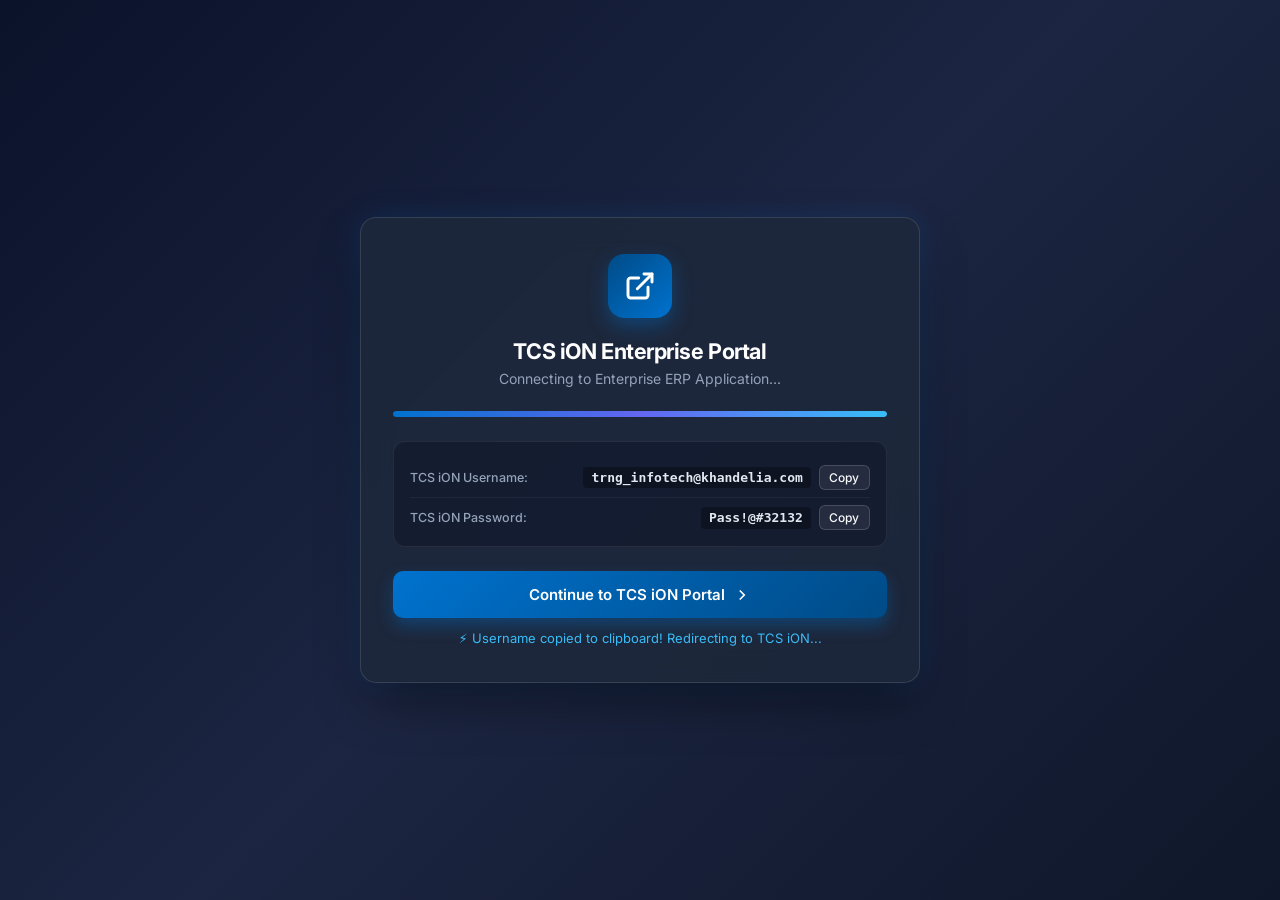
==== frontend/tcsion-bridge.html @ 3aff7e67 "Implement wider Customer Profile 360 panel with clean card hierarchy and dedicated TCS iON Enterpris" ====
<!DOCTYPE html>
<html lang="en">
<head>
    <meta charset="UTF-8">
    <meta name="viewport" content="width=device-width, initial-scale=1.0">
    <title>TCS iON Enterprise Portal — Quick Launch</title>
    <link rel="preconnect" href="https://fonts.googleapis.com">
    <link rel="preconnect" href="https://fonts.gstatic.com" crossorigin>
    <link href="https://fonts.googleapis.com/css2?family=Inter:wght@400;500;600;700;800&display=swap" rel="stylesheet">
    <link rel="stylesheet" href="/static/css/variables.css">
    <style>
        :root {
            --tcs-primary: #004B87;
            --tcs-secondary: #0072CE;
            --tcs-accent: #E31837;
            --tcs-dark: #0A192F;
        }

        * {
            box-sizing: border-box;
            margin: 0;
            padding: 0;
            font-family: 'Inter', system-ui, -apple-system, sans-serif;
        }

        body {
            background: linear-gradient(135deg, #0B132B 0%, #1C2541 50%, #0F172A 100%);
            color: #F8FAFC;
            min-height: 100vh;
            display: flex;
            flex-direction: column;
            align-items: center;
            justify-content: center;
            padding: 1.5rem;
        }

        .bridge-card {
            background: rgba(30, 41, 59, 0.85);
            backdrop-filter: blur(16px);
            border: 1px solid rgba(255, 255, 255, 0.12);
            border-radius: 16px;
            width: 100%;
            max-width: 560px;
            padding: 2.25rem 2rem;
            box-shadow: 0 25px 50px -12px rgba(0, 0, 0, 0.5), 0 0 30px rgba(0, 114, 206, 0.2);
            text-align: center;
            position: relative;
            overflow: hidden;
            animation: slideUp 0.3s cubic-bezier(0.16, 1, 0.3, 1);
        }

        @keyframes slideUp {
            from { opacity: 0; transform: translateY(20px); }
            to { opacity: 1; transform: translateY(0); }
        }

        .bridge-logo {
            display: inline-flex;
            align-items: center;
            justify-content: center;
            background: linear-gradient(135deg, #004B87, #0072CE);
            width: 64px;
            height: 64px;
            border-radius: 16px;
            box-shadow: 0 8px 20px rgba(0, 114, 206, 0.4);
            margin-bottom: 1.25rem;
        }

        .bridge-title {
            font-size: 1.35rem;
            font-weight: 700;
            color: #FFFFFF;
            margin-bottom: 0.35rem;
            letter-spacing: -0.02em;
        }

        .bridge-subtitle {
            font-size: 0.875rem;
            color: #94A3B8;
            margin-bottom: 1.5rem;
        }

        .customer-pill {
            background: rgba(15, 23, 42, 0.8);
            border: 1px solid rgba(255, 255, 255, 0.1);
            border-radius: 10px;
            padding: 0.75rem 1rem;
            display: flex;
            align-items: center;
            justify-content: space-between;
            margin-bottom: 1.5rem;
            text-align: left;
        }

        .customer-label {
            font-size: 0.75rem;
            color: #64748B;
            font-weight: 500;
            text-transform: uppercase;
            letter-spacing: 0.05em;
        }

        .customer-name {
            font-size: 0.9375rem;
            font-weight: 600;
            color: #F1F5F9;
        }

        .customer-code {
            background: rgba(99, 102, 241, 0.2);
            color: #818CF8;
            border: 1px solid rgba(99, 102, 241, 0.4);
            font-weight: 700;
            font-size: 0.75rem;
            padding: 0.2rem 0.5rem;
            border-radius: 6px;
        }

        .progress-bar-container {
            width: 100%;
            height: 6px;
            background: rgba(255, 255, 255, 0.1);
            border-radius: 999px;
            overflow: hidden;
            margin-bottom: 1.5rem;
            position: relative;
        }

        .progress-bar-fill {
            height: 100%;
            background: linear-gradient(90deg, #0072CE, #6366F1, #38BDF8);
            width: 0%;
            border-radius: 999px;
            transition: width 1.2s ease-in-out;
        }

        .credentials-card {
            background: rgba(15, 23, 42, 0.6);
            border: 1px solid rgba(255, 255, 255, 0.08);
            border-radius: 12px;
            padding: 1rem;
            margin-bottom: 1.5rem;
            text-align: left;
        }

        .cred-row {
            display: flex;
            align-items: center;
            justify-content: space-between;
            padding: 0.45rem 0;
            border-bottom: 1px solid rgba(255, 255, 255, 0.05);
        }

        .cred-row:last-child {
            border-bottom: none;
            padding-bottom: 0;
        }

        .cred-label {
            font-size: 0.78125rem;
            color: #94A3B8;
            font-weight: 500;
        }

        .cred-val-group {
            display: flex;
            align-items: center;
            gap: 0.5rem;
        }

        .cred-val {
            font-size: 0.8125rem;
            font-family: monospace;
            color: #E2E8F0;
            font-weight: 600;
            background: rgba(0, 0, 0, 0.3);
            padding: 0.2rem 0.5rem;
            border-radius: 4px;
        }

        .btn-copy {
            background: rgba(255, 255, 255, 0.08);
            border: 1px solid rgba(255, 255, 255, 0.15);
            color: #F8FAFC;
            font-size: 0.75rem;
            font-weight: 500;
            padding: 0.25rem 0.6rem;
            border-radius: 6px;
            cursor: pointer;
            transition: all 0.15s ease;
            display: inline-flex;
            align-items: center;
            gap: 4px;
        }

        .btn-copy:hover {
            background: rgba(255, 255, 255, 0.18);
            border-color: rgba(255, 255, 255, 0.3);
        }

        .btn-copy.copied {
            background: rgba(16, 185, 129, 0.25);
            border-color: #10B981;
            color: #34D399;
        }

        .actions-group {
            display: flex;
            flex-direction: column;
            gap: 0.75rem;
        }

        .btn-launch {
            background: linear-gradient(135deg, #0072CE 0%, #004B87 100%);
            color: #FFFFFF;
            border: none;
            font-size: 0.9375rem;
            font-weight: 600;
            padding: 0.85rem 1.5rem;
            border-radius: 10px;
            cursor: pointer;
            box-shadow: 0 8px 16px rgba(0, 114, 206, 0.35);
            display: flex;
            align-items: center;
            justify-content: center;
            gap: 8px;
            transition: all 0.2s ease;
            text-decoration: none;
            width: 100%;
        }

        .btn-launch:hover {
            background: linear-gradient(135deg, #0284C7 0%, #005A9E 100%);
            box-shadow: 0 12px 24px rgba(0, 114, 206, 0.5);
            transform: translateY(-1px);
        }

        .status-msg {
            font-size: 0.8125rem;
            color: #38BDF8;
            margin-top: 0.75rem;
            display: flex;
            align-items: center;
            justify-content: center;
            gap: 6px;
        }

        .toast-banner {
            position: fixed;
            bottom: 2rem;
            background: #10B981;
            color: #FFFFFF;
            padding: 0.65rem 1.25rem;
            border-radius: 8px;
            font-size: 0.875rem;
            font-weight: 600;
            box-shadow: 0 10px 25px rgba(0, 0, 0, 0.3);
            display: none;
            animation: fadeIn 0.2s ease;
        }
    </style>
</head>
<body>

    <div class="bridge-card">
        <div class="bridge-logo">
            <svg width="32" height="32" viewBox="0 0 24 24" fill="none" stroke="#FFFFFF" stroke-width="2.2" stroke-linecap="round" stroke-linejoin="round">
                <path d="M15 3h6v6"></path>
                <path d="M10 14L21 3"></path>
                <path d="M18 13v6a2 2 0 0 1-2 2H5a2 2 0 0 1-2-2V8a2 2 0 0 1 2-2h6"></path>
            </svg>
        </div>

        <h1 class="bridge-title">TCS iON Enterprise Portal</h1>
        <p class="bridge-subtitle">Connecting to Enterprise ERP Application...</p>

        <!-- Customer Identity Banner -->
        <div class="customer-pill" id="cust-pill" style="display: none;">
            <div>
                <div class="customer-label">Party Profile</div>
                <div class="customer-name" id="cust-name-text">Customer Profile</div>
            </div>
            <div class="customer-code" id="cust-code-text">PARTY-CODE</div>
        </div>

        <div class="progress-bar-container">
            <div class="progress-bar-fill" id="progress-bar"></div>
        </div>

        <!-- Pre-Configured Credentials Assistant -->
        <div class="credentials-card">
            <div class="cred-row">
                <span class="cred-label">TCS iON Username:</span>
                <div class="cred-val-group">
                    <span class="cred-val" id="val-username">trng_infotech@khandelia.com</span>
                    <button class="btn-copy" onclick="copyCred('username', this)">
                        <span>Copy</span>
                    </button>
                </div>
            </div>
            <div class="cred-row">
                <span class="cred-label">TCS iON Password:</span>
                <div class="cred-val-group">
                    <span class="cred-val" id="val-password">Pass!@#32132</span>
                    <button class="btn-copy" onclick="copyCred('password', this)">
                        <span>Copy</span>
                    </button>
                </div>
            </div>
        </div>

        <div class="actions-group">
            <a href="https://training.tcsion.com/Login/Login.html" id="direct-launch-link" class="btn-launch" target="_self">
                <span>Continue to TCS iON Portal</span>
                <svg width="18" height="18" viewBox="0 0 24 24" fill="none" stroke="currentColor" stroke-width="2.2">
                    <polyline points="9 18 15 12 9 6"></polyline>
                </svg>
            </a>
        </div>

        <div class="status-msg" id="status-text">
            <span>⚡ Username copied to clipboard! Redirecting to TCS iON...</span>
        </div>
    </div>

    <div class="toast-banner" id="toast-banner">Copied to clipboard!</div>

    <script>
        // Parse Query Params
        const params = new URLSearchParams(window.location.search);
        const customerId = params.get('customer_id');
        const partyCode = params.get('party_code');
        const partyName = params.get('party_name');

        if (partyName || partyCode) {
            document.getElementById('cust-pill').style.display = 'flex';
            if (partyName) document.getElementById('cust-name-text').textContent = decodeURIComponent(partyName);
            if (partyCode) document.getElementById('cust-code-text').textContent = decodeURIComponent(partyCode);
        }

        let configuredUsername = "trng_infotech@khandelia.com";
        let configuredPassword = "Pass!@#32132";
        let targetUrl = "https://training.tcsion.com/Login/Login.html";

        // Fetch live configured credentials from API
        async function initBridge() {
            const token = localStorage.getItem('crm_access_token') || localStorage.getItem('access_token');
            try {
                const res = await fetch(`/api/integrations/tcsion/credentials${customerId ? `?customer_id=${customerId}` : ''}`, {
                    headers: token ? { 'Authorization': `Bearer ${token}` } : {}
                });
                if (res.ok) {
                    const data = await res.json();
                    if (data.username) configuredUsername = data.username;
                    if (data.password) configuredPassword = data.password;
                    if (data.login_url) targetUrl = data.login_url;
                    
                    document.getElementById('val-username').textContent = configuredUsername;
                    document.getElementById('direct-launch-link').href = targetUrl;
                }
            } catch (e) {
                console.warn("Using default bridge credentials:", e);
            }

            // Animate progress bar
            const bar = document.getElementById('progress-bar');
            setTimeout(() => { bar.style.width = '100%'; }, 50);

            // Auto copy username to clipboard
            try {
                await navigator.clipboard.writeText(configuredUsername);
                showToast("Username copied to clipboard!");
            } catch (err) {
                console.log("Clipboard write requires user gesture");
            }

            // Automatic redirection in 1.4s
            setTimeout(() => {
                window.location.href = targetUrl;
            }, 1400);
        }

        function copyCred(type, btn) {
            const val = type === 'username' ? configuredUsername : configuredPassword;
            navigator.clipboard.writeText(val).then(() => {
                btn.classList.add('copied');
                btn.querySelector('span').textContent = '✓ Copied';
                showToast(`${type === 'username' ? 'Username' : 'Password'} copied to clipboard!`);
                setTimeout(() => {
                    btn.classList.remove('copied');
                    btn.querySelector('span').textContent = 'Copy';
                }, 2500);
            }).catch(() => {
                showToast("Press Ctrl+C to copy");
            });
        }

        function showToast(msg) {
            const t = document.getElementById('toast-banner');
            t.textContent = msg;
            t.style.display = 'block';
            setTimeout(() => { t.style.display = 'none'; }, 2200);
        }

        window.addEventListener('DOMContentLoaded', initBridge);
    </script>
</body>
</html>
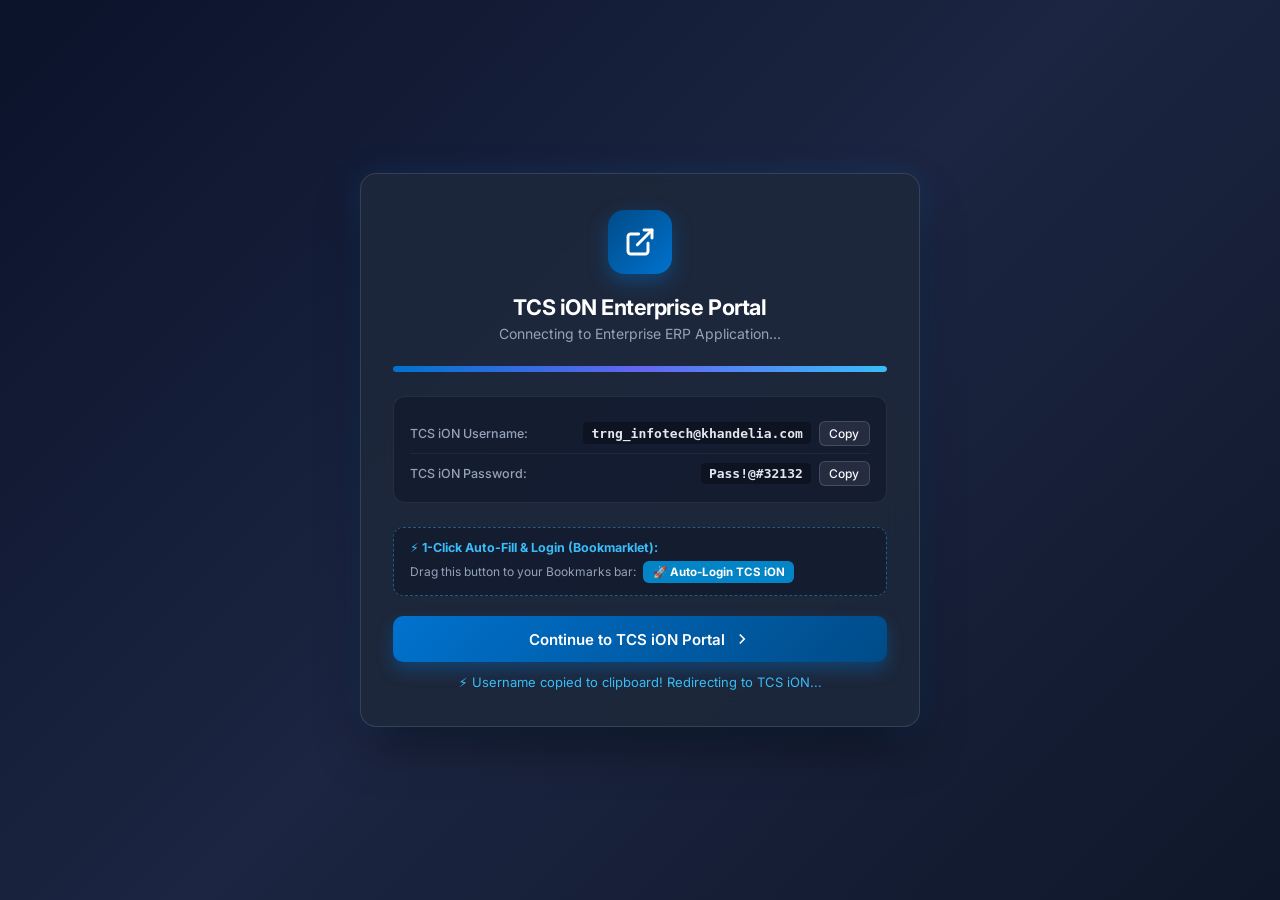
==== commit aa2d7108: "Fix all navigation buttons, customer drawer tabs (Docs, Edit, Note, Email, Followup) and add 1-click" ====
--- a/frontend/tcsion-bridge.html
+++ b/frontend/tcsion-bridge.html
@@ -309,6 +309,21 @@
             </div>
         </div>
 
+        <!-- 1-Click Auto-Login Quick Helper -->
+        <div style="background: rgba(15, 23, 42, 0.6); border: 1px dashed rgba(56, 189, 248, 0.4); border-radius: 10px; padding: 0.75rem 1rem; margin-bottom: 1.25rem; text-align: left;">
+            <div style="font-size: 0.78rem; font-weight: 700; color: #38BDF8; margin-bottom: 0.35rem; display: flex; align-items: center; gap: 6px;">
+                <span>⚡ 1-Click Auto-Fill & Login (Bookmarklet):</span>
+            </div>
+            <div style="font-size: 0.75rem; color: #94A3B8; line-height: 1.4;">
+                Drag this button to your Bookmarks bar: 
+                <a href="javascript:(function(){const u=document.querySelector('#userId,#username,input[name*=\'user\'],input[type=\'text\']');const p=document.querySelector('#password,input[name*=\'pass\'],input[type=\'password\']');if(u){u.value='trng_infotech@khandelia.com';u.dispatchEvent(new Event('input',{bubbles:true}));u.dispatchEvent(new Event('change',{bubbles:true}));}if(p){p.value='Pass!@#32132';p.dispatchEvent(new Event('input',{bubbles:true}));p.dispatchEvent(new Event('change',{bubbles:true}));}const btn=document.querySelector('#submit,#loginBtn,#login-button,button[type=\'submit\'],input[type=\'submit\'],.btn-login');if(btn){setTimeout(()=>btn.click(),100);}})();"
+                   onclick="event.preventDefault(); showToast('Drag this button to your Bookmarks bar for 1-click login!');"
+                   style="display: inline-block; background: #0284C7; color: #FFF; font-weight: 700; font-size: 0.72rem; padding: 0.2rem 0.6rem; border-radius: 6px; text-decoration: none; margin-left: 4px; cursor: move;">
+                   🚀 Auto-Login TCS iON
+                </a>
+            </div>
+        </div>
+
         <div class="actions-group">
             <a href="https://training.tcsion.com/Login/Login.html" id="direct-launch-link" class="btn-launch" target="_self">
                 <span>Continue to TCS iON Portal</span>
